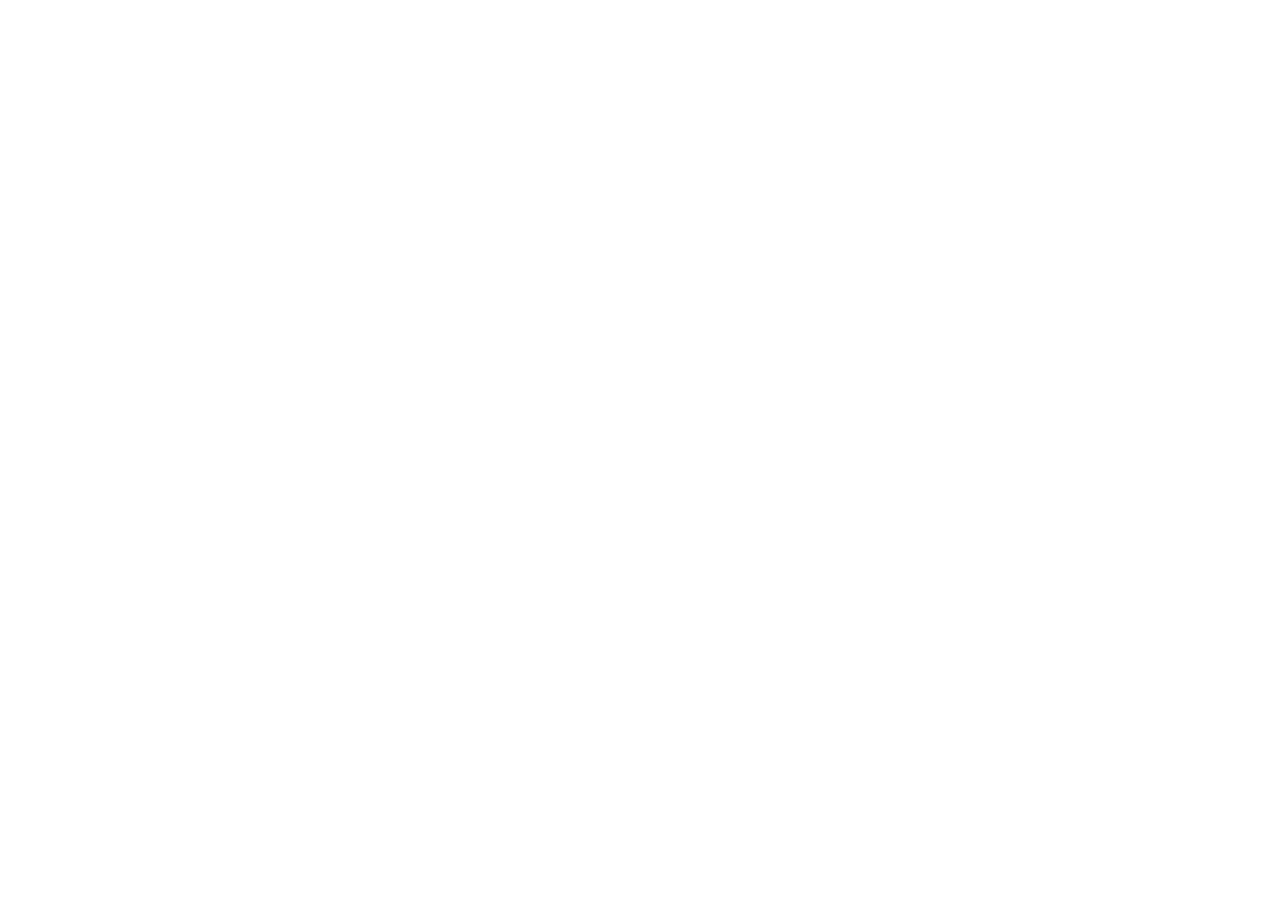
==== fashion.html @ 1b97e5d1 "second" ====
<!DOCTYPE html>
<html lang="en">
<head>
    <meta charset="UTF-8">
    <meta name="viewport" content="width=device-width, initial-scale=1.0">
    <title>Fashion</title>
    <link rel="stylesheet" href="css/fashion.css">
</head>
<body>
    
</body>
</html>
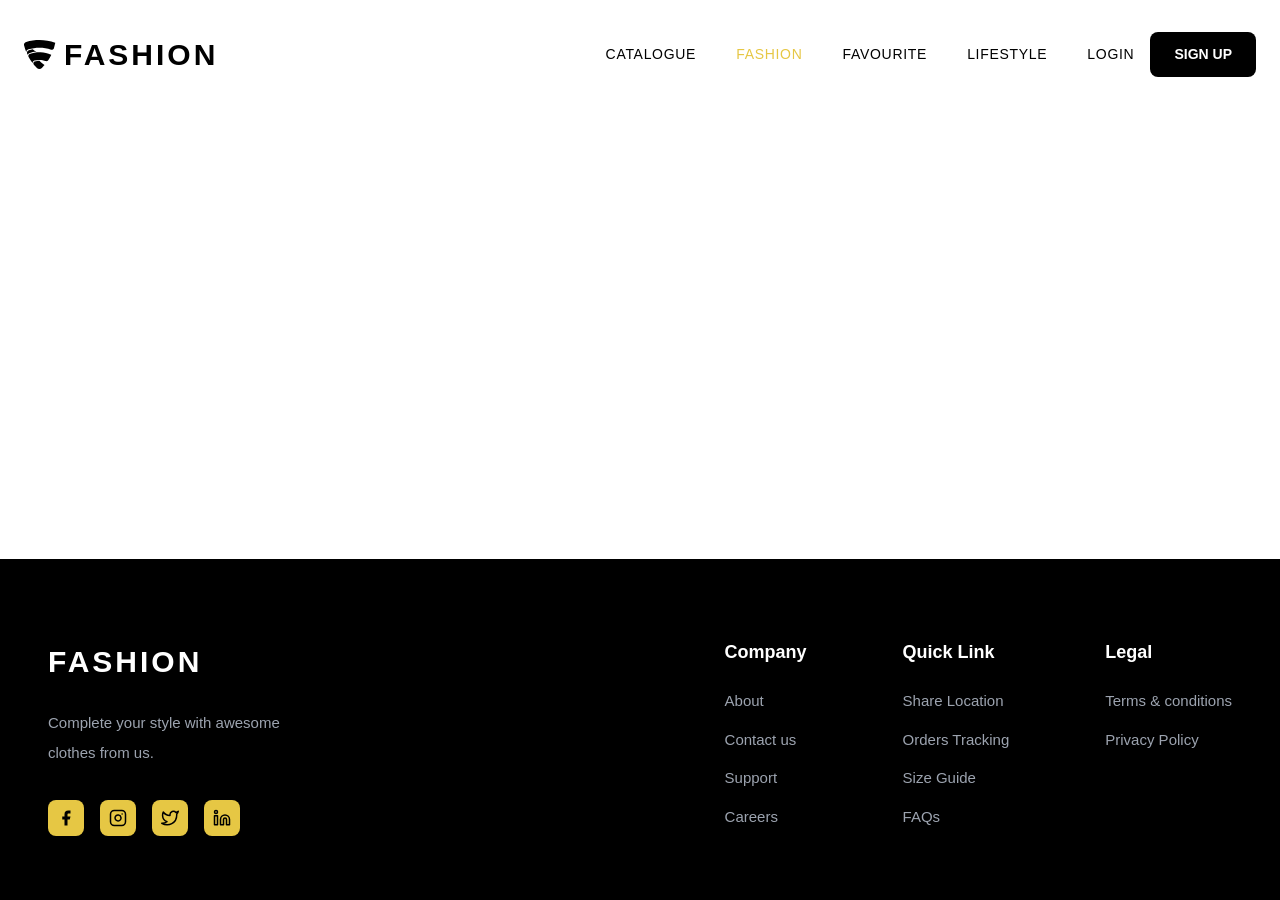
==== commit acbc4efc: "fashion" ====
--- a/fashion.html
+++ b/fashion.html
@@ -1,12 +1,107 @@
 <!DOCTYPE html>
 <html lang="en">
 <head>
-    <meta charset="UTF-8">
-    <meta name="viewport" content="width=device-width, initial-scale=1.0">
-    <title>Fashion</title>
-    <link rel="stylesheet" href="css/fashion.css">
+  <meta charset="UTF-8" />
+  <meta name="viewport" content="width=device-width, initial-scale=1.0" />
+  <title>Fashion</title>
+  <link rel="icon" type="image/png" href="./img/logo.svg" />
+  <meta name="description" content="Discover the latest fashion trends, collections, and lifestyle tips at Catalogue - Fashion. Shop our exclusive catalogues today." />
+  <!-- Auto-import Poppins Font -->
+
+  <link rel="stylesheet" href="./css/style.css" />
+  <link rel="stylesheet" href="./css/fashion.css" />
 </head>
-<body>
+<body class="body-page">
+  
+
+  <!-- Header Section -->
+  <header class="header container">
+    <a href="./index.html" class="header-logo">
+      <img src="./img/logo.svg" alt="Fashion Logo" />
+      <h1>Fashion</h1>
+    </a>
     
+    <nav class="header-nav">
+      <a href="./catalogue.html" class="nav-link">Catalogue</a>
+      <a href="./fashion.html" class="nav-link nav-link-active">Fashion</a>
+      <a href="./favourite.html" class="nav-link">Favourite</a>
+      <a href="./lifestyle.html" class="nav-link">Lifestyle</a>
+      <div class="nav-auth">
+        <a href="./login.html" class="nav-link">Login</a>
+        <a href="./signup.html" class="btn-signup">Sign Up</a>
+      </div>
+    </nav>
+  </header>
+
+
+  <!-- O'zgaradigan qismi -->
+  <!-- Main Content -->
+  
+
+  
+  <!-- O'zgaradigan qism tugashi -->
+
+
+  <!-- Footer -->
+  <footer class="footer footer-mt-auto">
+    <div class="footer-grid container">
+      
+      <!-- Brand & Socials -->
+      <div class="footer-brand">
+        <h2>FASHION</h2>
+        <p>
+          Complete your style with awesome<br class="br-hidden br-lg-block"/> clothes from us.
+        </p>
+        <div class="footer-socials">
+          <a href="#" class="social-icon">
+            <img src="./img/social-fb.svg" width="18" height="18" alt="Facebook" />
+          </a>
+          <a href="#" class="social-icon">
+            <img src="./img/social-ig.svg" width="18" height="18" alt="Instagram" />
+          </a>
+          <a href="#" class="social-icon">
+            <img src="./img/social-tw.svg" width="18" height="18" alt="Twitter" />
+          </a>
+          <a href="#" class="social-icon">
+            <img src="./img/social-in.svg" width="18" height="18" alt="LinkedIn" />
+          </a>
+        </div>
+      </div>
+
+      <!-- Links Columns -->
+      <div class="footer-links">
+        <div class="footer-col">
+          <h4>Company</h4>
+          <ul>
+            <li><a href="./about.html">About</a></li>
+            <li><a href="./contact.html">Contact us</a></li>
+            <li><a href="./support.html">Support</a></li>
+            <li><a href="./careers.html">Careers</a></li>
+          </ul>
+        </div>
+        
+        <div class="footer-col">
+          <h4>Quick Link</h4>
+          <ul>
+            <li><a href="./share-location.html">Share Location</a></li>
+            <li><a href="./orders.html">Orders Tracking</a></li>
+            <li><a href="./size-guide.html">Size Guide</a></li>
+            <li><a href="./faqs.html">FAQs</a></li>
+          </ul>
+        </div>
+        
+        <div class="footer-col footer-col-legal">
+          <h4>Legal</h4>
+          <ul>
+            <li><a href="#">Terms & conditions</a></li>
+            <li><a href="./privacy.html">Privacy Policy</a></li>
+          </ul>
+        </div>
+      </div>
+      
+    </div>
+  </footer>
+
+  <script type="module" src="/src/main.js"></script>
 </body>
-</html>+</html>
--- a/css/style.css
+++ b/css/style.css
@@ -0,0 +1,141 @@
+/* ============================================
+   GLOBAL STYLES & VARIABLES
+   ============================================ */
+*, *::before, *::after { box-sizing: border-box; margin: 0; padding: 0; }
+
+:root {
+  --color-brand-yellow: #E6C744;
+  --color-brand-gray: #F4F6F5;
+  --color-brand-dark: #000000;
+  --color-brand-light: #C2C8DA;
+  --color-white: #ffffff;
+  --color-black: #000000;
+  --color-gray-50: #f9fafb;
+  --color-gray-100: #f3f4f6;
+  --color-gray-200: #e5e7eb;
+  --color-gray-300: #d1d5db;
+  --color-gray-400: #9ca3af;
+  --color-gray-500: #6b7280;
+  --color-gray-600: #4b5563;
+  --color-gray-800: #1f2937;
+  --color-red-500: #ef4444;
+  --color-purple-50: #faf5ff;
+  --color-purple-100: #f3e8ff;
+  --color-orange-50: #fff7ed;
+  --color-yellow-500: #eab308;
+  --transition: all 0.3s ease;
+  --transition-long: all 0.7s ease;
+}
+
+html { scroll-behavior: smooth; }
+body {
+  font-family: 'Poppins', sans-serif;
+  overflow-x: hidden;
+  line-height: 1.5;
+  -webkit-font-smoothing: antialiased;
+}
+a { text-decoration: none; color: inherit; }
+ul { list-style: none; }
+img { max-width: 100%; display: block; }
+button { cursor: pointer; border: none; background: none; font-family: inherit; }
+input, select { font-family: inherit; }
+
+/* LAYOUT */
+.container { width: 100%; max-width: 1280px; margin-left: auto; margin-right: auto; padding-left: 1.5rem; padding-right: 1.5rem; }
+.body-default { background-color: var(--color-white); color: var(--color-brand-dark); }
+.body-dashboard { background-color: var(--color-gray-50); color: var(--color-brand-dark); min-height: 100vh; display: flex; flex-direction: column; }
+.body-page { background-color: var(--color-white); color: var(--color-brand-dark); display: flex; flex-direction: column; min-height: 100vh; }
+.main-grow { flex-grow: 1; }
+
+/* HEADER */
+.header { padding-top: 2rem; padding-bottom: 2rem; display: flex; align-items: center; justify-content: space-between; }
+.header-logo { display: flex; align-items: center; gap: 0.5rem; transition: var(--transition); }
+.header-logo:hover { opacity: 0.8; }
+.header-logo img { width: 2rem; height: 2rem; object-fit: contain; }
+.header-logo h1 { font-size: 1.875rem; font-weight: 900; letter-spacing: 0.1em; text-transform: uppercase; }
+.header-nav { display: none; align-items: center; gap: 2.5rem; }
+.nav-link { font-weight: 500; font-size: 0.875rem; letter-spacing: 0.05em; text-transform: uppercase; transition: var(--transition); }
+.nav-link:hover, .nav-link-active { color: var(--color-brand-yellow); }
+.nav-auth { display: flex; align-items: center; gap: 1rem; }
+.btn-signup { background-color: var(--color-black); color: var(--color-white); padding: 0.75rem 1.5rem; font-weight: 600; font-size: 0.875rem; text-transform: uppercase; border-radius: 0.5rem; transition: var(--transition); display: inline-block; }
+.btn-signup:hover { background-color: var(--color-gray-800); }
+
+/* SHARED CARD STYLES */
+.card-arrow { width: 24px; height: 24px; flex-shrink: 0; transition: var(--transition); opacity: 0.5; }
+.card:hover .card-arrow { opacity: 1; }
+
+/* DASHBOARD HEADER */
+.header-dashboard { background-color: var(--color-white); border-radius: 0 0 1.5rem 1.5rem; box-shadow: 0 1px 3px rgba(0,0,0,0.05); margin-bottom: 2.5rem; }
+.user-profile { display: flex; align-items: center; gap: 1rem; cursor: pointer; padding: 0.5rem 1rem; border-radius: 0.75rem; transition: var(--transition); border: 1px solid var(--color-gray-100); }
+.user-profile:hover { background-color: var(--color-gray-50); }
+.user-avatar { width: 2.5rem; height: 2.5rem; border-radius: 50%; background-color: var(--color-brand-yellow); display: flex; align-items: center; justify-content: center; color: var(--color-black); font-weight: 700; flex-shrink: 0; }
+.user-info { display: none; }
+.user-info-name { font-size: 0.875rem; font-weight: 700; }
+.user-info-role { font-size: 0.75rem; color: var(--color-gray-500); }
+.user-dropdown-icon { width: 1rem; height: 1rem; color: var(--color-gray-400); }
+
+/* MOBILE MENU */
+.hamburger { display: flex; flex-direction: column; gap: 0.375rem; padding: 0.5rem; z-index: 50; background: none; border: none; cursor: pointer; }
+.hamburger-bar { display: block; height: 2px; background-color: var(--color-black); transition: var(--transition); transform-origin: center; }
+.hamburger-bar-1 { width: 1.5rem; } .hamburger-bar-2 { width: 1.5rem; } .hamburger-bar-3 { width: 1rem; }
+.hamburger-open .hamburger-bar-1 { transform: rotate(45deg) translateY(8px); }
+.hamburger-open .hamburger-bar-2 { opacity: 0; }
+.hamburger-open .hamburger-bar-3 { transform: rotate(-45deg) translateY(-8px); width: 1.5rem; }
+.mobile-menu { position: fixed; inset: 0; background-color: var(--color-white); z-index: 40; display: flex; flex-direction: column; align-items: center; justify-content: center; gap: 2rem; transform: translateX(100%); transition: transform 0.5s ease-in-out; }
+.mobile-menu-open { transform: translateX(0); }
+.mobile-menu a { font-size: 1.5rem; font-weight: 700; text-transform: uppercase; letter-spacing: 0.1em; transition: var(--transition); }
+.mobile-menu a:hover { color: var(--color-brand-yellow); }
+
+/* FOOTER */
+.footer { background-color: var(--color-black); color: var(--color-white); padding: 5rem 1.5rem 4rem; }
+.footer-grid { display: grid; grid-template-columns: 1fr; gap: 3rem; }
+.footer-brand h2 { font-size: 1.875rem; font-weight: 900; letter-spacing: 0.1em; text-transform: uppercase; margin-bottom: 1.5rem; color: var(--color-white); }
+.footer-brand p { color: var(--color-gray-400); font-weight: 500; font-size: 15px; line-height: 2; margin-bottom: 2rem; }
+.footer-socials { display: flex; gap: 1rem; }
+.social-icon { width: 2.25rem; height: 2.25rem; background-color: var(--color-brand-yellow); border-radius: 0.5rem; display: flex; justify-content: center; align-items: center; color: var(--color-black); transition: var(--transition); }
+.social-icon:hover { background-color: var(--color-white); }
+.footer-links { display: flex; flex-wrap: wrap; gap: 2.5rem; justify-content: space-between; font-size: 15px; }
+.footer-col h4 { font-weight: 600; font-size: 1.125rem; margin-bottom: 1.5rem; color: var(--color-white); }
+.footer-col ul { display: flex; flex-direction: column; gap: 1rem; }
+.footer-col a { color: var(--color-gray-400); font-weight: 500; transition: var(--transition); }
+.footer-col a:hover { color: var(--color-brand-yellow); }
+.footer-col-legal { margin-top: 0; }
+.footer-mt-auto { margin-top: auto; }
+
+/* Dashboard Footer */
+.footer-simple { background-color: var(--color-black); color: var(--color-white); padding: 4rem 0 2rem; margin-top: auto; }
+.footer-simple-inner { padding: 0 1.5rem; display: flex; flex-direction: column; align-items: center; gap: 1rem; border-top: 1px solid var(--color-gray-800); padding-top: 2rem; margin-top: 2rem; }
+.footer-simple p { color: var(--color-brand-light); font-size: 0.875rem; font-weight: 500; }
+.footer-simple-links { display: flex; gap: 1.5rem; }
+.footer-simple-links a { color: var(--color-brand-light); font-weight: 500; font-size: 0.875rem; transition: var(--transition); }
+.footer-simple-links a:hover { color: var(--color-white); }
+
+/* UTILITIES */
+.highlight-box { position: relative; display: inline-block; z-index: 1; }
+.highlight-box::before { content: ''; position: absolute; top: 0; left: -2%; right: -5%; bottom: 0; background-color: var(--color-brand-yellow); z-index: -1; transform: rotate(-1.5deg); transform-origin: center; }
+.object-top { object-position: top; }
+.object-bottom { object-position: bottom; }
+.bg-purple-100 { background-color: var(--color-purple-100); }
+.bg-purple-50 { background-color: var(--color-purple-50); }
+.bg-orange-50 { background-color: var(--color-orange-50); }
+.bg-brand-gray { background-color: var(--color-brand-gray); }
+.br-hidden { display: none; }
+
+/* RESPONSIVE GLOBAL */
+@media (min-width: 640px) {
+  .user-info { display: block; }
+}
+@media (min-width: 768px) {
+  .header-nav { display: flex; }
+  .hamburger { display: none; }
+  .mobile-menu { display: none; }
+  .footer-grid { grid-template-columns: 4fr 8fr; gap: 2rem; }
+  .br-md-block { display: block; }
+  .footer-simple-inner { flex-direction: row; justify-content: space-between; }
+}
+@media (min-width: 1024px) {
+  .footer-grid { grid-template-columns: 5fr 7fr; }
+  .footer-brand { padding-right: 4rem; }
+  .footer-links { justify-content: flex-end; gap: 6rem; }
+  .br-lg-block { display: block; }
+}
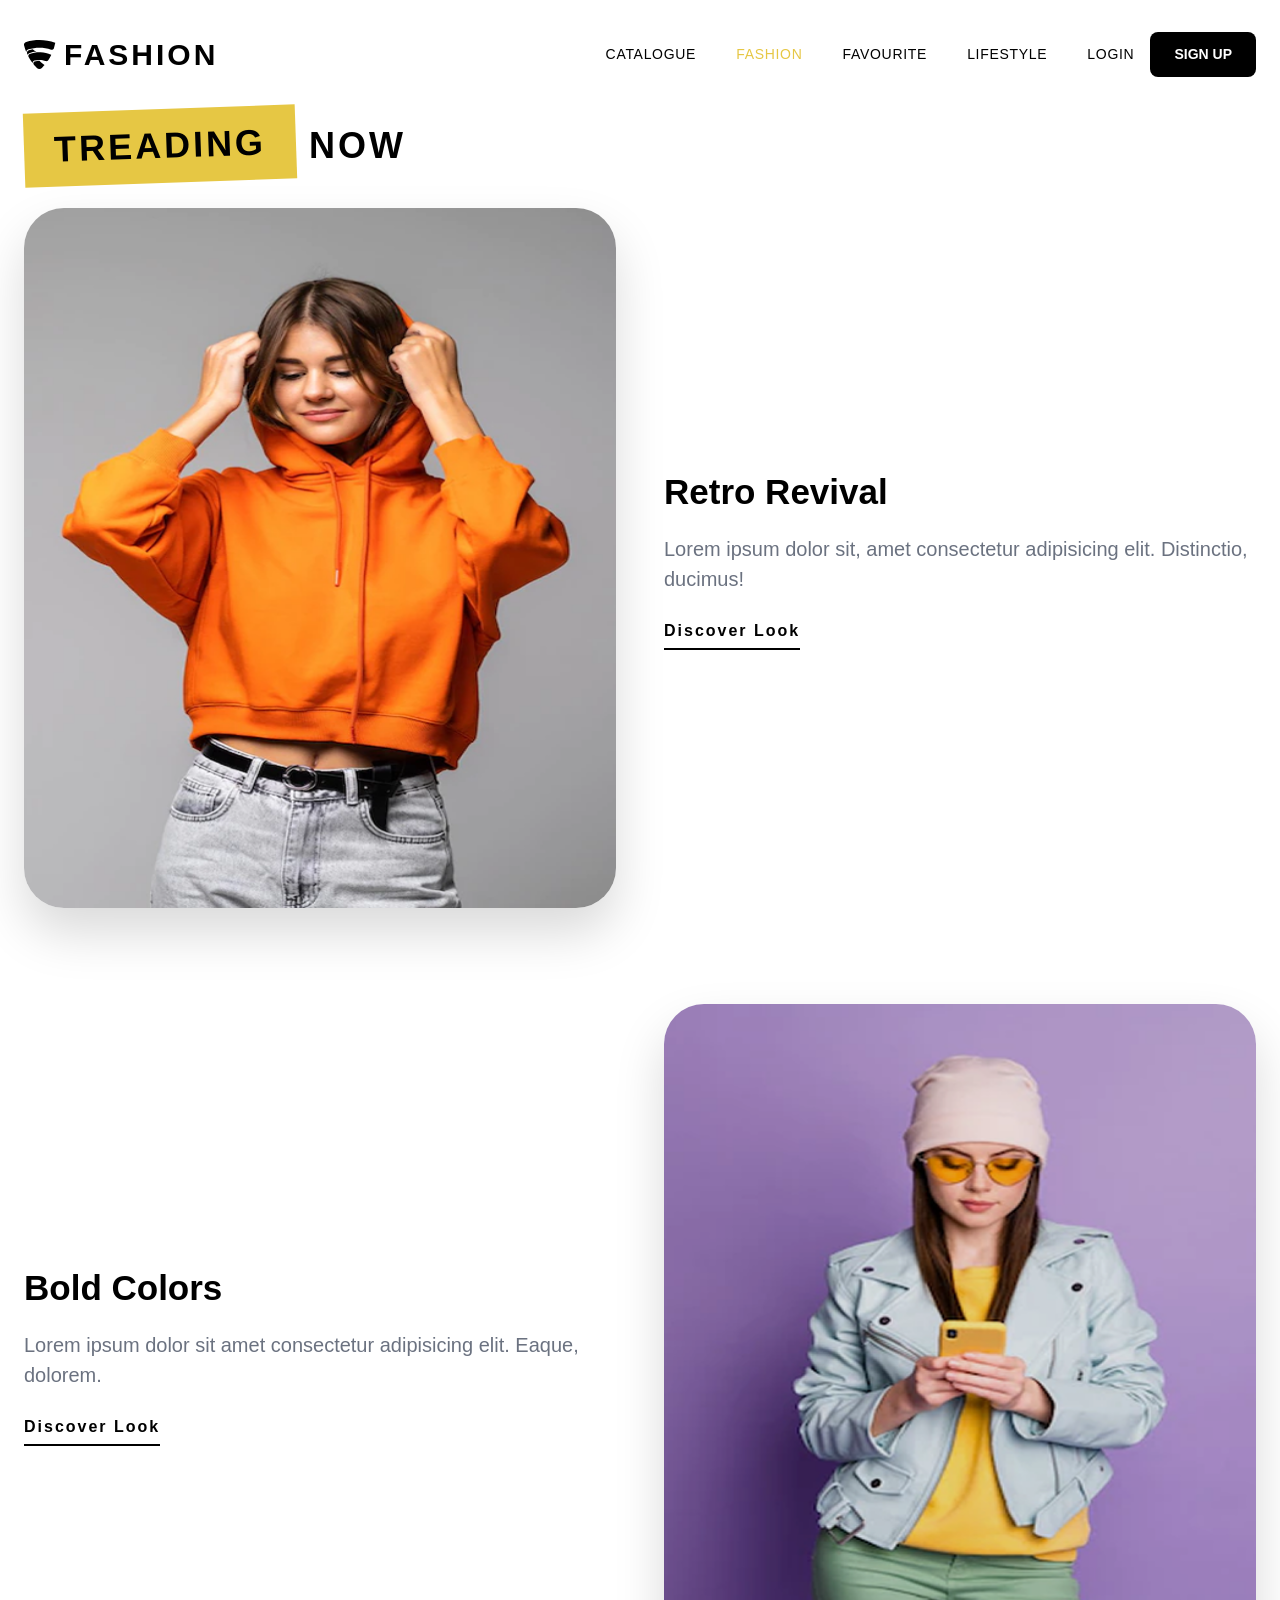
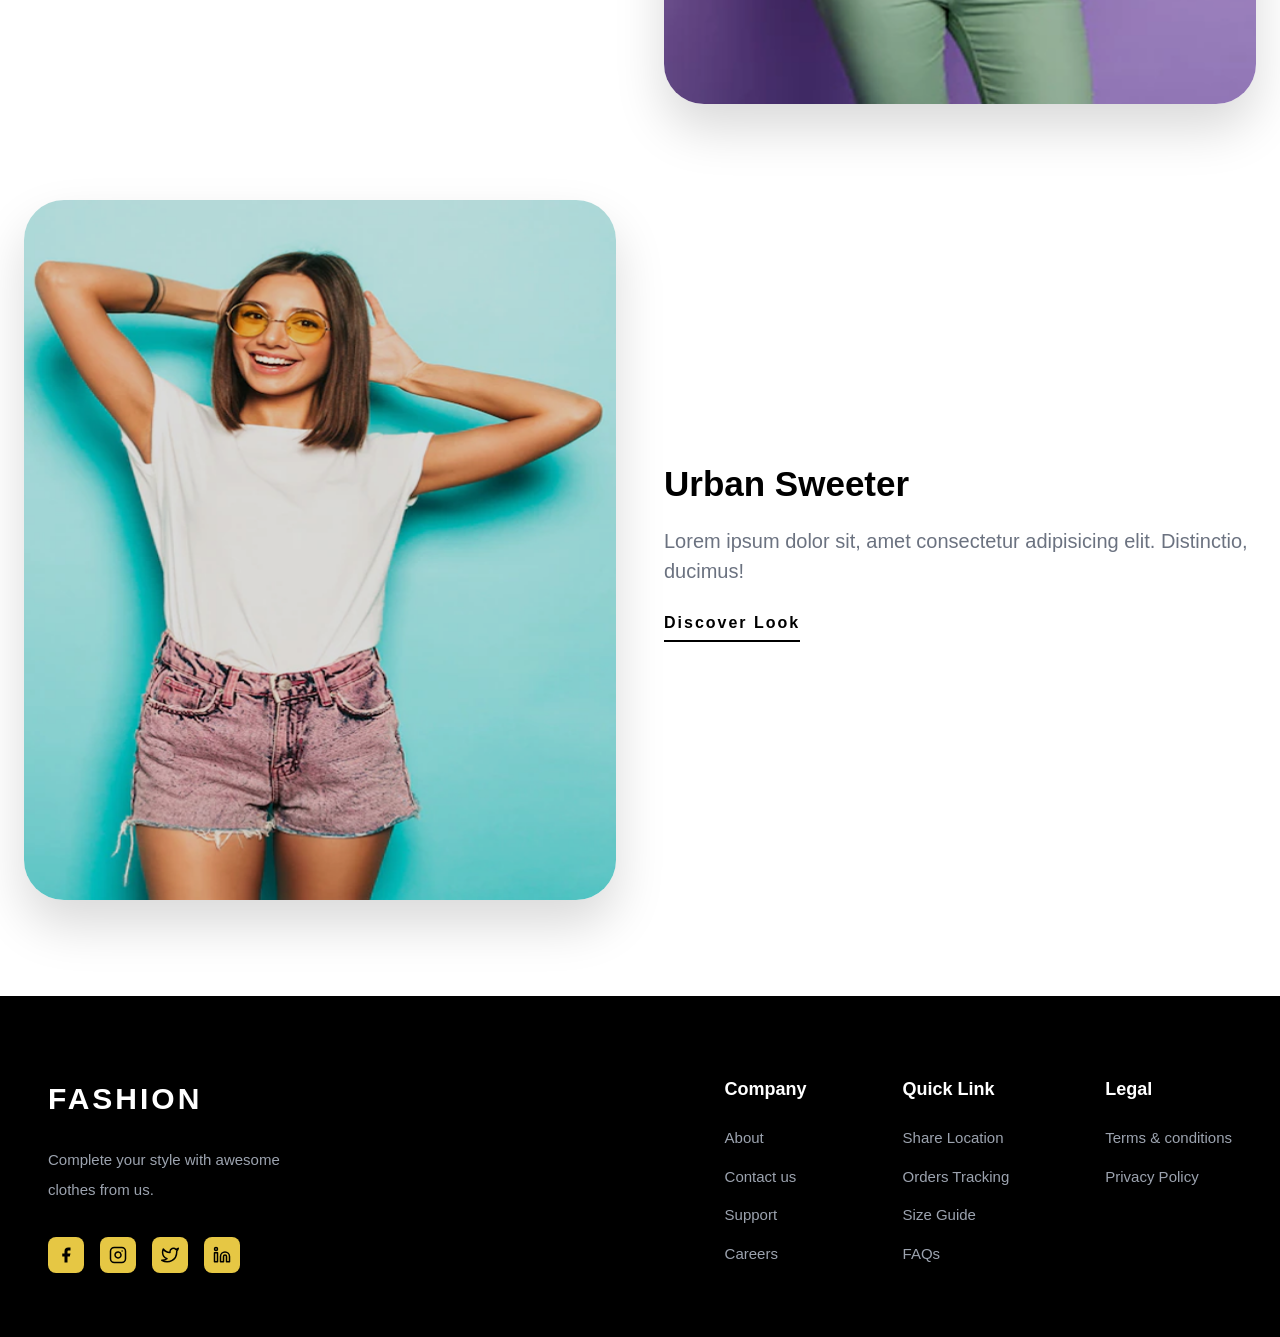
==== commit 1cd7e17a: "fashipon full" ====
--- a/fashion.html
+++ b/fashion.html
@@ -37,8 +37,53 @@
   <!-- O'zgaradigan qismi -->
   <!-- Main Content -->
   
+  <main class="main-grow section-padded container">
+    <div class="trend-head">
+        <h2 class="trend-title">
+            <span class="trend-title-rotate">TREADING</span>
+            NOW
+        </h2>
+    </div>
+    <div class="trend-section">
+        <div class="trend-image">
+            <img src="img/Rectangle 20.png" alt="trend1">
+        </div>
+        <div class="trend-text">
+            <h3 class="trend-name">Retro Revival</h3>
+            <p class="trend-desc">
+                Lorem ipsum dolor sit, amet consectetur adipisicing elit. Distinctio, ducimus!
+            </p>
+            <a href="#" class="trend-link">Discover Look</a>
+        </div>
+    </div>
+    <div class="trend-section trend-section-reverse">
+        <div class="trend-text">
+            <h3 class="trend-name">
+                Bold Colors
+            </h3>
+            <p class="trend-desc">
+                Lorem ipsum dolor sit amet consectetur adipisicing elit. Eaque, dolorem.
+            </p>
+            <a href="#" class="trend-link">Discover Look</a>
+        </div>
+        <div class="trend-image">
+            <img src="img/Rectangle 21.png" alt="Trend2">
+        </div>
+    </div>
+ <div class="trend-section">
+        <div class="trend-image">
+            <img src="img/Rectangle 22.png" alt="trend3">
+        </div>
+        <div class="trend-text">
+            <h3 class="trend-name">Urban Sweeter</h3>
+            <p class="trend-desc">
+                Lorem ipsum dolor sit, amet consectetur adipisicing elit. Distinctio, ducimus!
+            </p>
+            <a href="#" class="trend-link">Discover Look</a>
+        </div>
+    </div>
+  </main>
 
-  
   <!-- O'zgaradigan qism tugashi -->
 
 
--- a/css/fashion.css
+++ b/css/fashion.css
@@ -0,0 +1,84 @@
+.trend-head{
+    position: relative;
+    display: inline-block;
+    margin-bottom: 20px;
+}
+.trend-title{
+    font-size: 2.25rem;
+    font-weight: 900;
+    letter-spacing: 3px;
+    position: relative;
+      
+    
+}
+
+.trend-title-rotate{
+    background-color: var(--color-brand-yellow);
+    padding: 10px 30px;
+    transform: rotate(-2deg);
+    position: relative;
+    margin-bottom: 5px;
+    display: inline-block;
+}
+
+.trend-section{
+    display: grid;
+    grid-template-columns: 1fr 1fr;
+    gap: 48px;
+    align-items: center;
+    margin-bottom: 6rem;
+
+}
+
+.trend-image{
+    border-radius: 40px;
+    height: 700px;
+    box-shadow: 0 25px 50px rgba(0,0,0,0.15);
+    overflow: hidden;
+}
+.trend-image img{
+    width: 100%;
+    height: 100%;
+    transition: 0.3s;
+}
+
+.trend-image img:hover{
+    transform: scale(1.05);
+}
+
+.trend-name{
+    font-size: 35px;
+    font-weight: 700;
+    margin-bottom: 15px;
+}
+.trend-desc{
+    color: var(--color-gray-500);
+    font-weight: 500;
+    font-size: 20px;
+    margin-bottom: 25px;
+    line-height: 1.5;
+}
+
+.trend-link{
+    display: inline-block;
+    border-bottom: 2px solid black;
+    padding-bottom: 5px;
+    font-weight: 700;
+    letter-spacing: 2px;
+}
+.trend-link:hover{
+    color: var(--color-brand-yellow);
+    border-color: var(--color-brand-yellow);
+}
+
+@media(max-width:768px){
+    .trend-title{
+        font-size: 20px;
+    }
+    .trend-section{
+        grid-template-columns: 1fr;
+    }
+    .trend-section-reverse .trend-text{
+        order: 2;
+    }
+}
